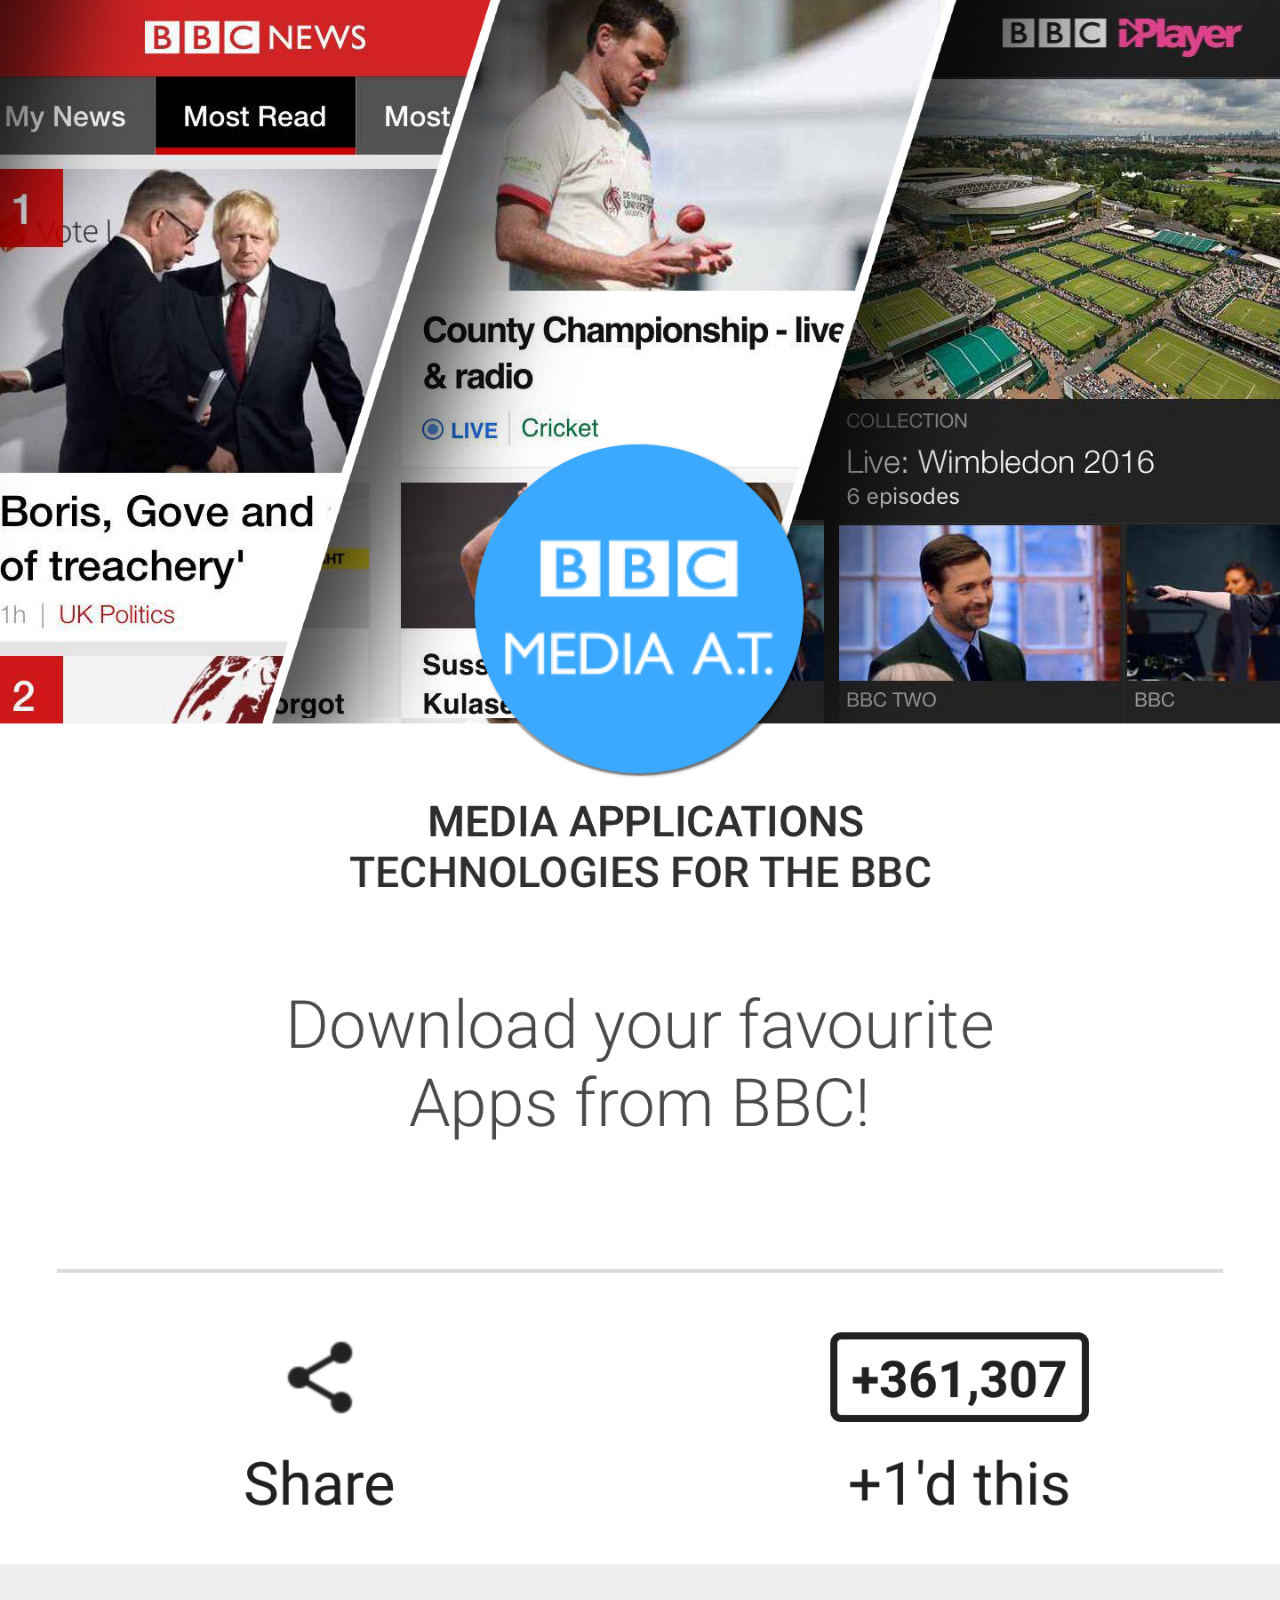
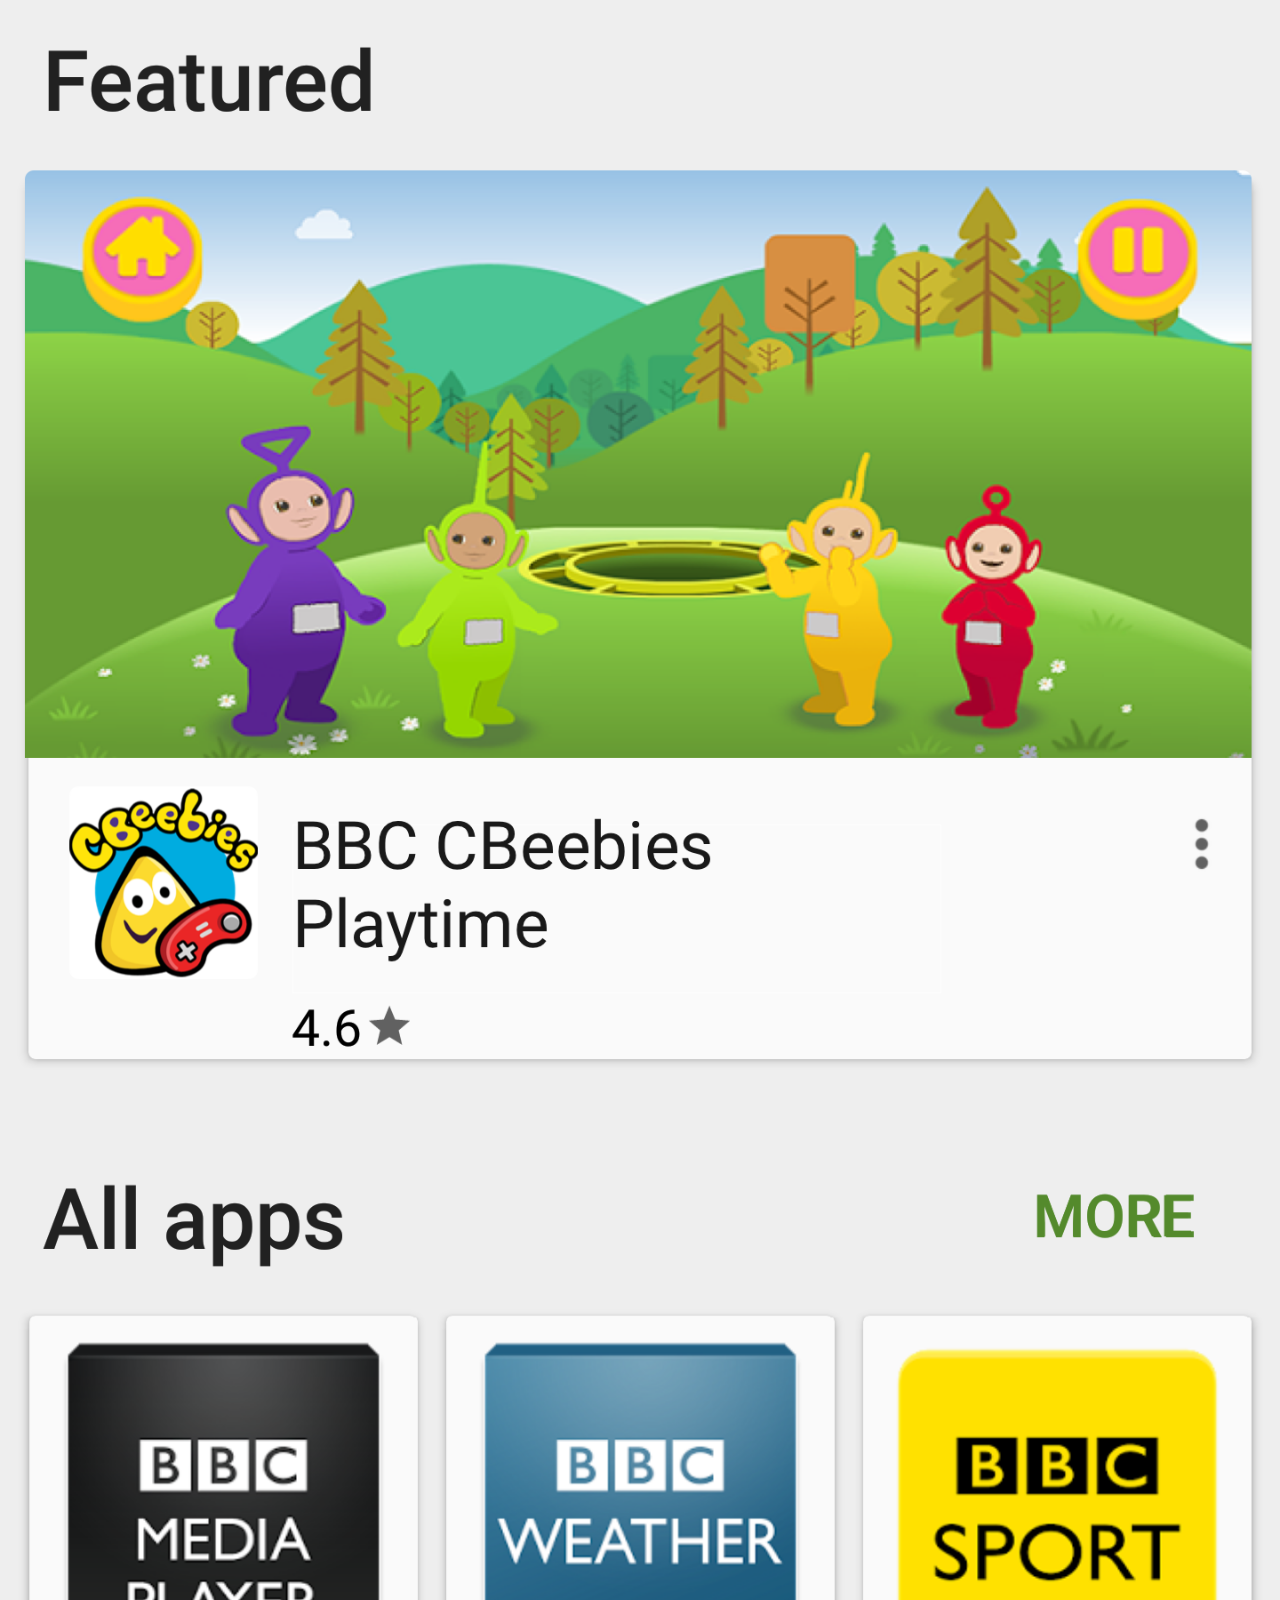
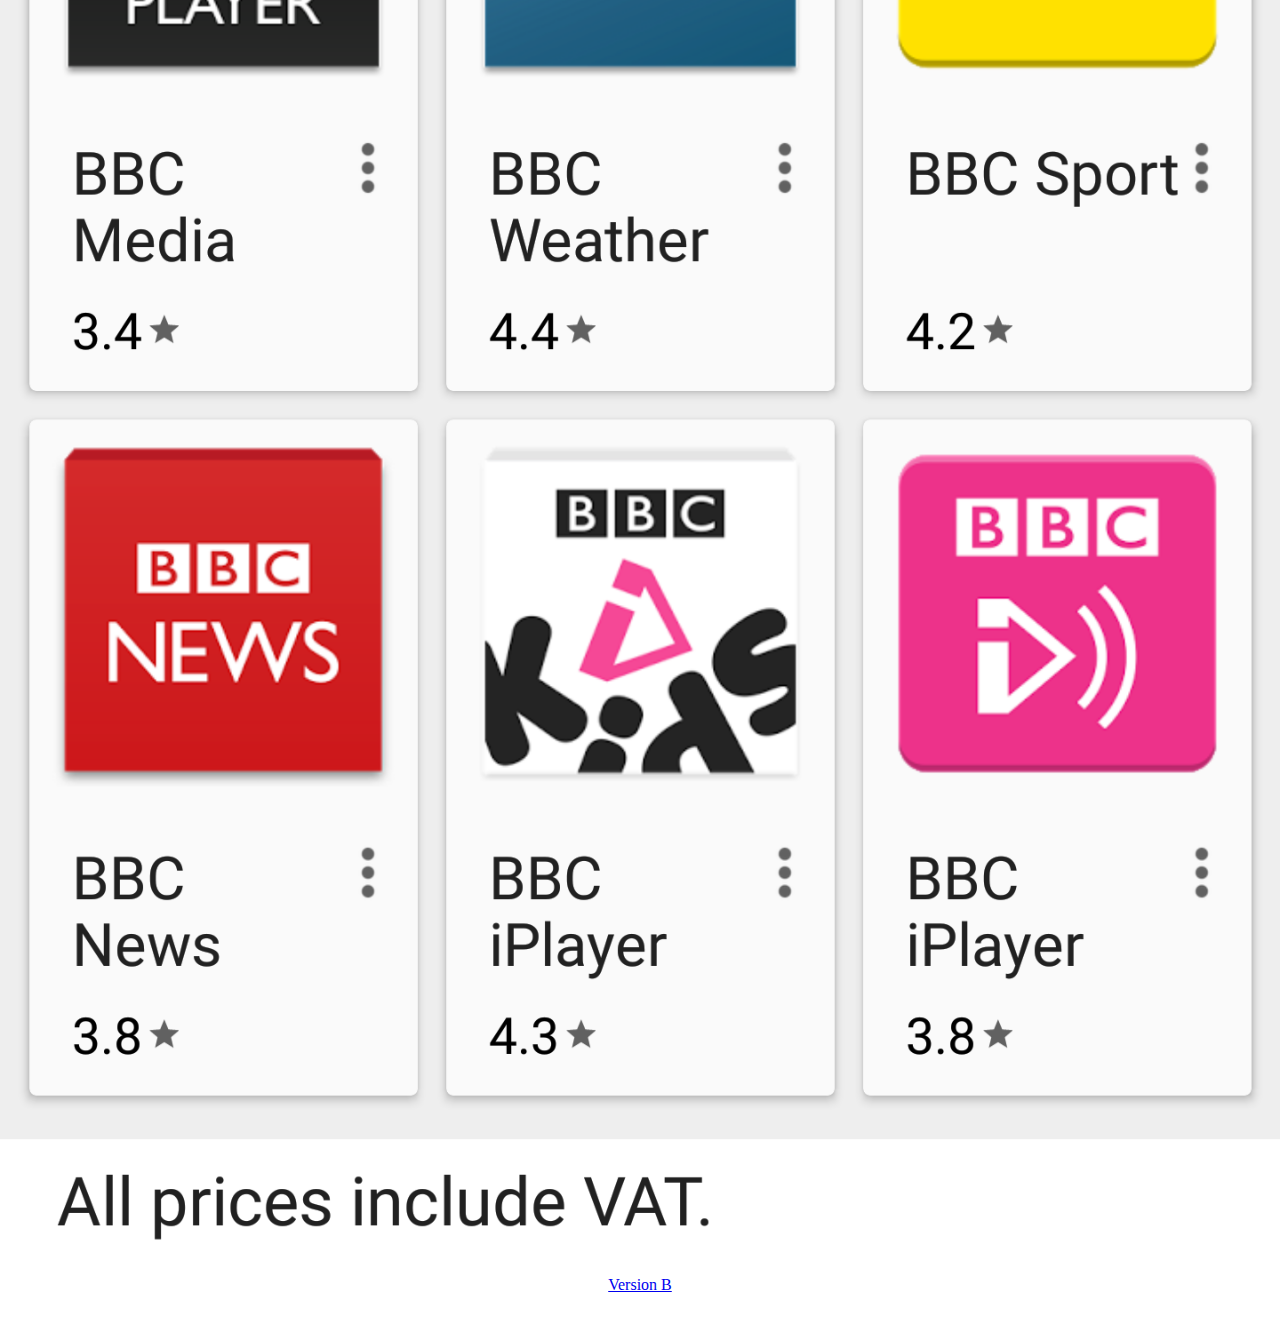
==== index.html @ f520a227 "Initial commit" ====
<!DOCTYPE HTML>
<html lang="en-GB">
  <head>
    <meta charset="UTF-8" />
    <meta http-equiv="X-UA-Compatible" content="IE=edge" />

    <title>BBC &mdash; Media Applications &amp; technologies</title>
    <meta name="description" content="" />

    <meta name="viewport" content="width=device-width,initial-scale=1" />

    <link rel="stylesheet" href="css/main.css" />
  </head>
  <body>
    <div class="page">

      <img src="img/screen-1a-01.png">

      <!-- More Apps link -->
      <a href="all-apps-a.html">
        <img src="img/screen-1a-02.png">
      </a>

    	<img src="img/screen-1a-03.png">

    </div>
    <a class="vers-switch" href="index-b.html">Version B</a>
  </body>
</html>
---- css/main.css ----
/* Reset ALL elements' spacing. */
* {
	margin: 0;
	padding: 0;
}

/* Turn image elements, which are inline by default into block elements. */
img {
	display: block;
	width: 100%;
}

.page {}

.vers-switch {
	display: block;
	padding-top: 32px;
	padding-bottom: 32px;
	text-align: center;
}
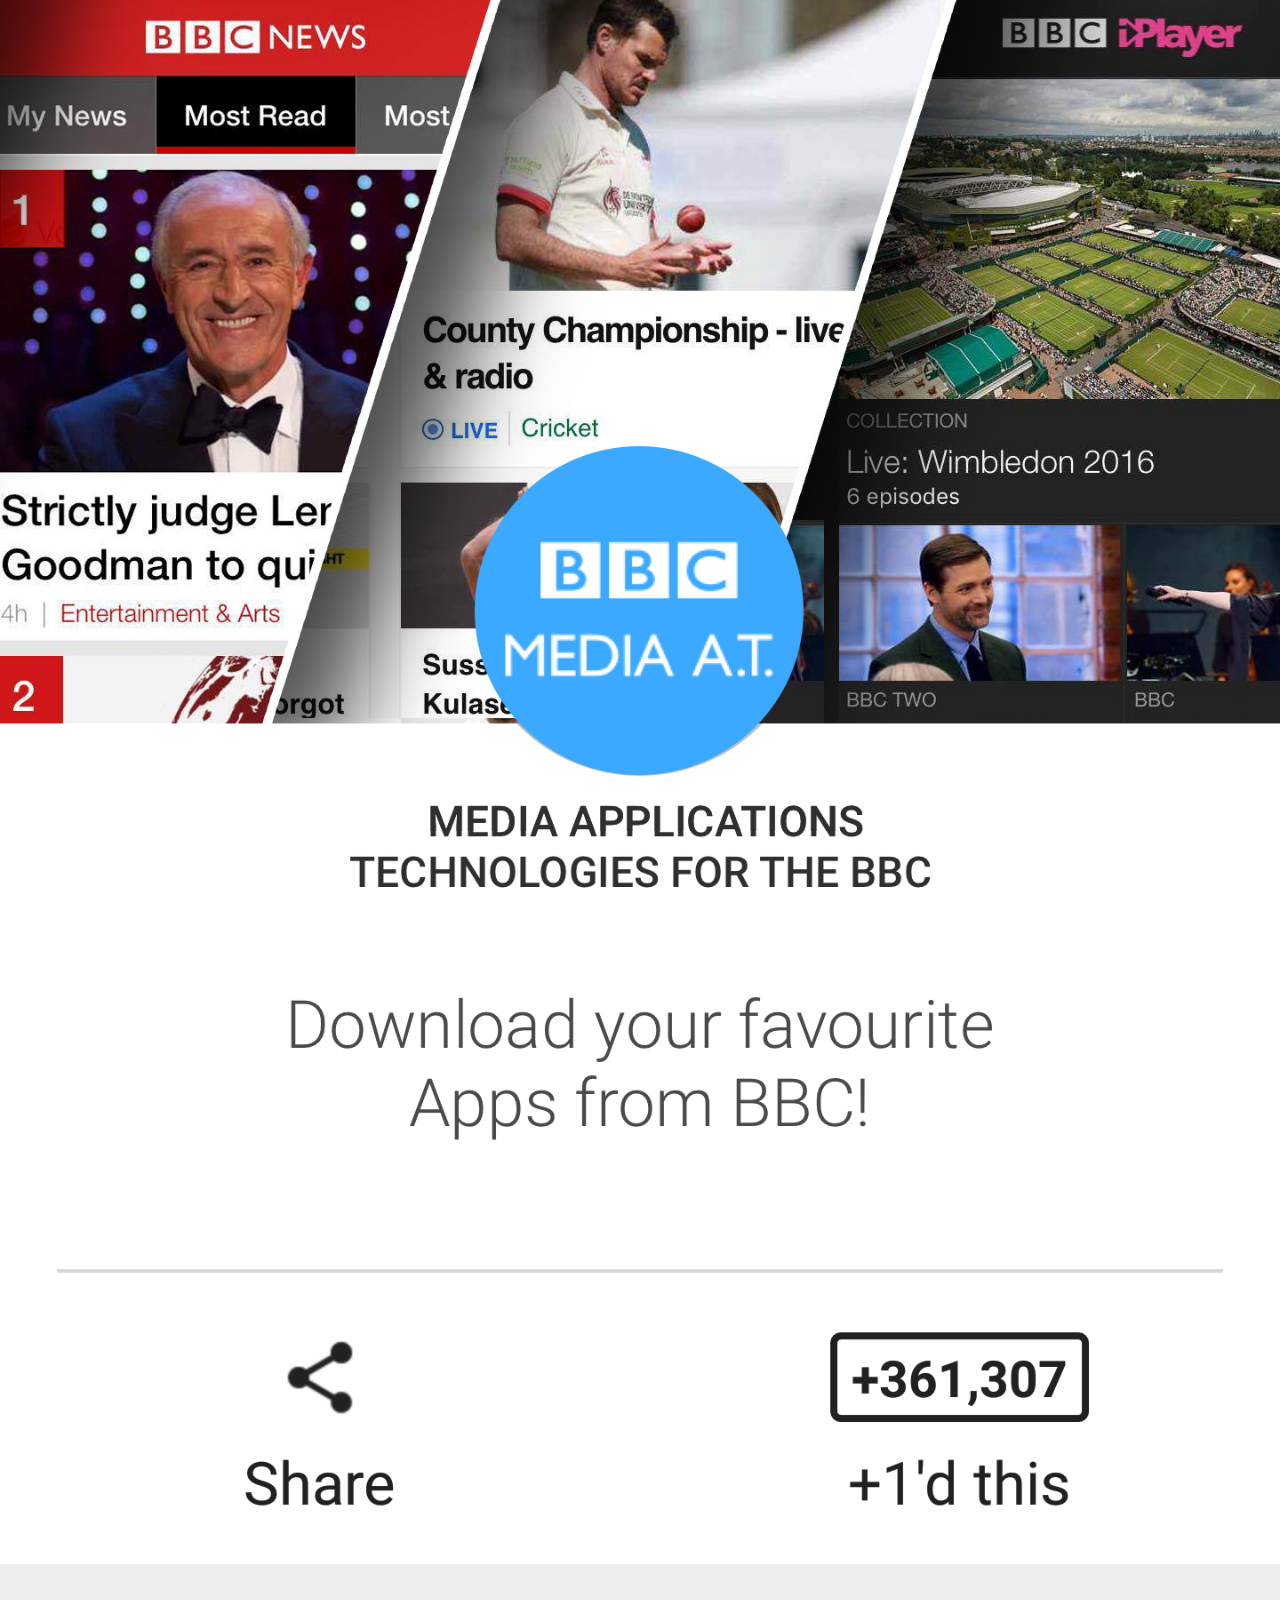
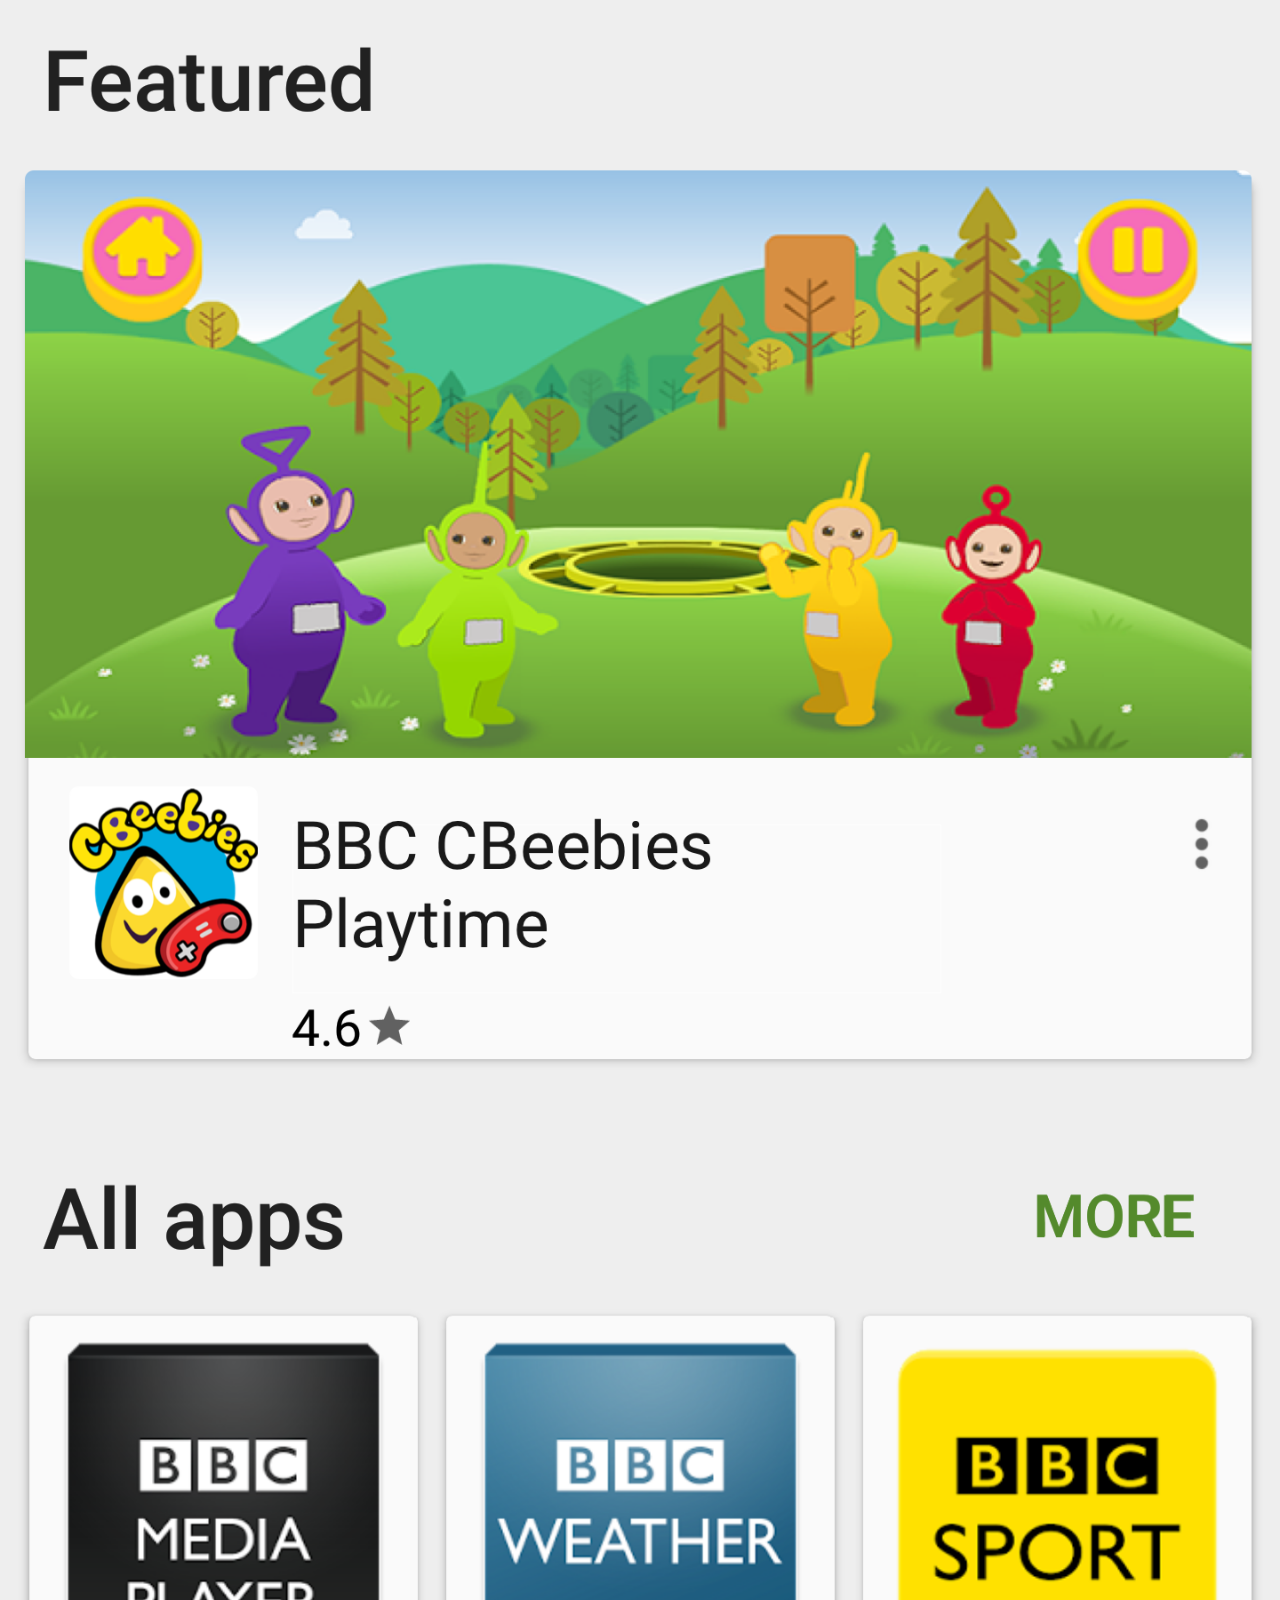
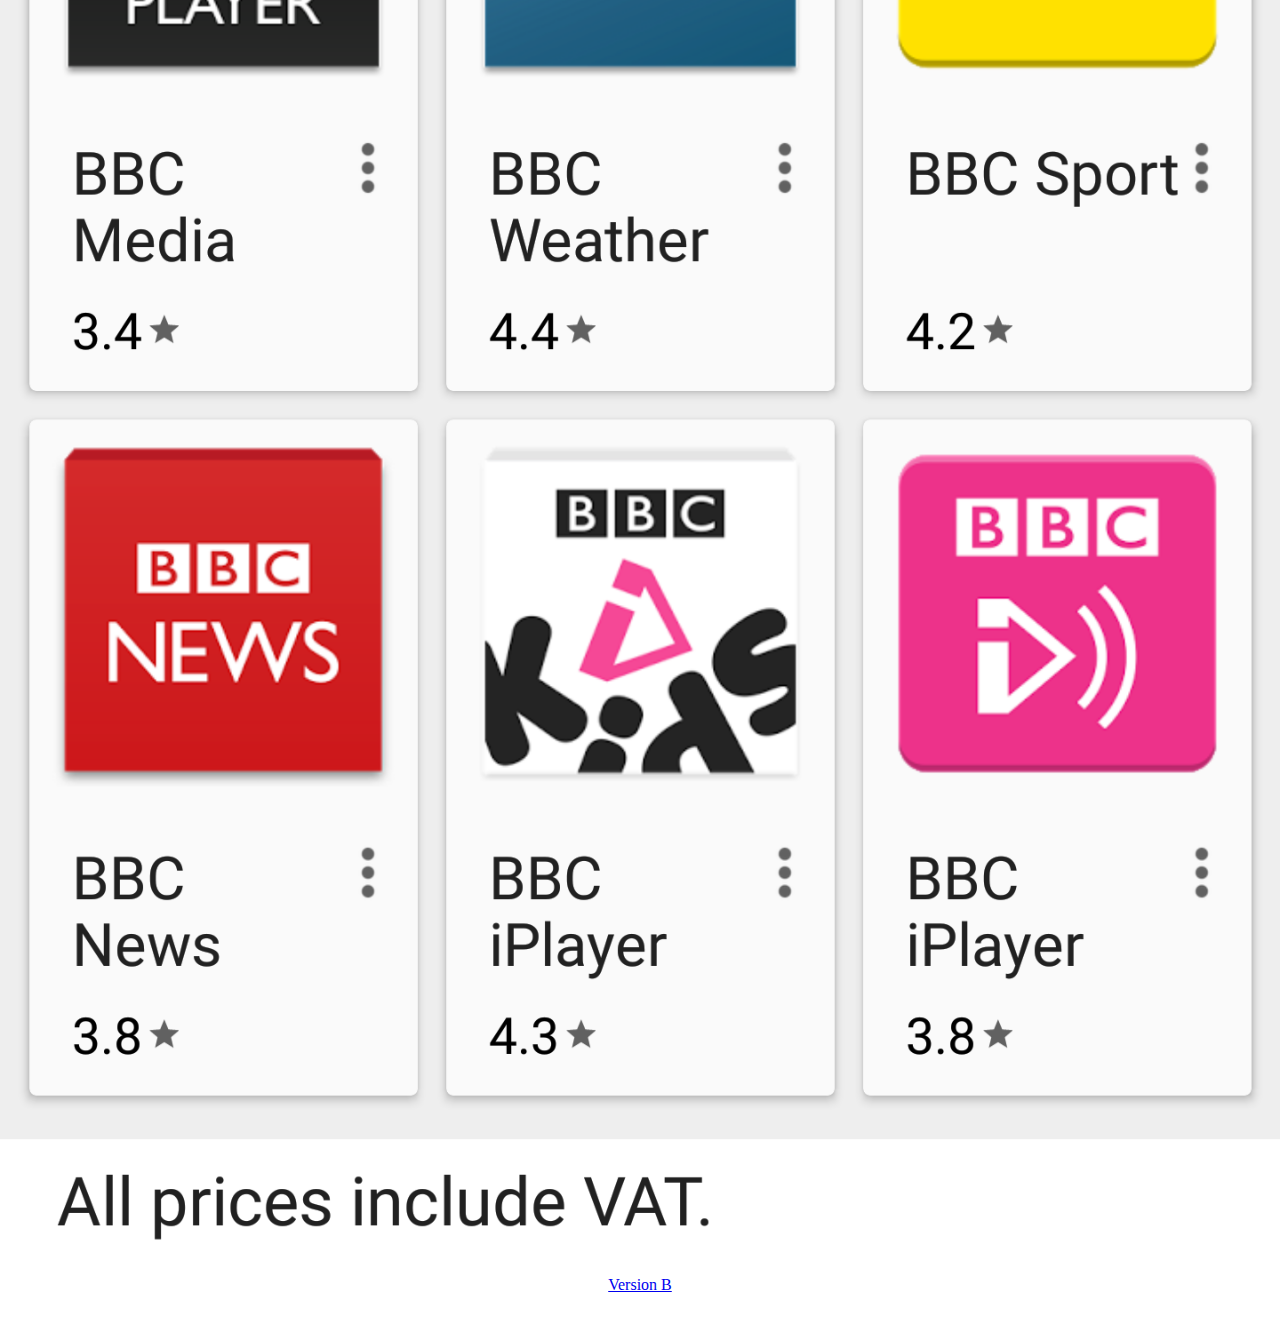
==== commit 40aa3da9: "Adding auto-scroll to homepage of demo" ====
--- a/index.html
+++ b/index.html
@@ -10,6 +10,10 @@
     <meta name="viewport" content="width=device-width,initial-scale=1" />
 
     <link rel="stylesheet" href="css/main.css" />
+    <script>
+    // added this to get the page to hide the toolbar on a browser on an Android phone
+      window.scrollTo(0,1)
+    </script>
   </head>
   <body>
     <div class="page">
